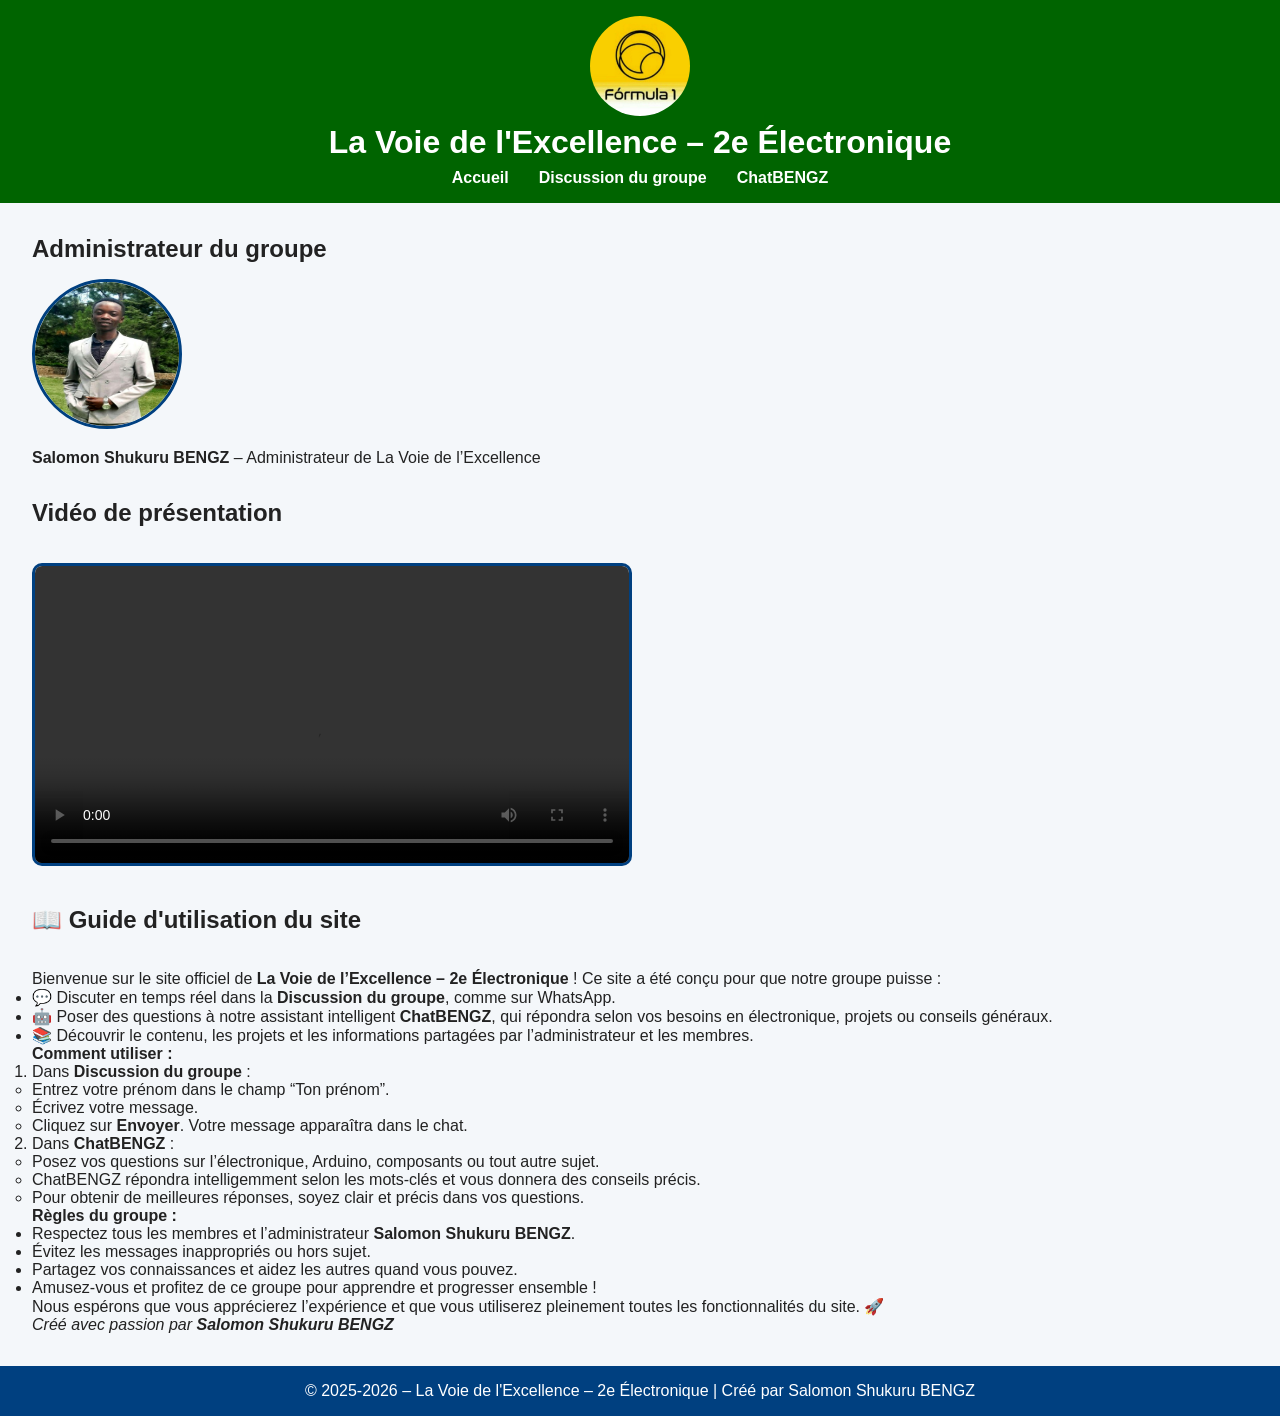
==== index.html @ 8b911cdd "Add files via upload" ====
<!DOCTYPE html>
<html lang="fr">
<head>
  <meta charset="UTF-8">
  <meta name="viewport" content="width=device-width, initial-scale=1.0">
  <title>La Voie de l'Excellence – 2e Électronique</title>
  <link rel="stylesheet" href="style.css">
</head>
<body>
  <header>
    <div class="logo">
      <img src="logo.png" alt="Logo du groupe">
      <h1>La Voie de l'Excellence – 2e Électronique</h1>
    </div>
    <nav>
      <ul>
        <li><a href="index.html">Accueil</a></li>
        <li><a href="groupe.html">Discussion du groupe</a></li>
        <li><a href="chatGPT.html">ChatBENGZ</a></li>
      </ul>
    </nav>
  </header>

  <main>
    <!-- Section administrateur -->
    <section class="admin">
      <h2>Administrateur du groupe</h2>
      <img src="admin.jpg" alt="Photo de Salomon Shukuru BENGZ" class="admin-photo">
      <p><strong>Salomon Shukuru BENGZ</strong> – Administrateur de La Voie de l’Excellence</p>
    </section>

    <!-- Section vidéo -->
    <section class="presentation">
      <h2>Vidéo de présentation</h2><br><br>
      <video controls>
        <source src="présentation.mp4" type="video/mp4">
        Votre navigateur ne supporte pas la vidéo.
      </video>
    </section><br><br>

    <!-- README / Instructions -->
    <section class="readme">
      <h2>📖 Guide d'utilisation du site</h2><br><br>
      <p>Bienvenue sur le site officiel de <strong>La Voie de l’Excellence – 2e Électronique</strong> ! Ce site a été conçu pour que notre groupe puisse :</p>
      <ul>
        <li>💬 Discuter en temps réel dans la <strong>Discussion du groupe</strong>, comme sur WhatsApp.</li>
        <li>🤖 Poser des questions à notre assistant intelligent <strong>ChatBENGZ</strong>, qui répondra selon vos besoins en électronique, projets ou conseils généraux.</li>
        <li>📚 Découvrir le contenu, les projets et les informations partagées par l’administrateur et les membres.</li>
      </ul>

      <p><strong>Comment utiliser :</strong></p>
      <ol>
        <li>Dans <strong>Discussion du groupe</strong> :
          <ul>
            <li>Entrez votre prénom dans le champ “Ton prénom”.</li>
            <li>Écrivez votre message.</li>
            <li>Cliquez sur <strong>Envoyer</strong>. Votre message apparaîtra dans le chat.</li>
          </ul>
        </li>
        <li>Dans <strong>ChatBENGZ</strong> :
          <ul>
            <li>Posez vos questions sur l’électronique, Arduino, composants ou tout autre sujet.</li>
            <li>ChatBENGZ répondra intelligemment selon les mots-clés et vous donnera des conseils précis.</li>
            <li>Pour obtenir de meilleures réponses, soyez clair et précis dans vos questions.</li>
          </ul>
        </li>
      </ol>

      <p><strong>Règles du groupe :</strong></p>
      <ul>
        <li>Respectez tous les membres et l’administrateur <strong>Salomon Shukuru BENGZ</strong>.</li>
        <li>Évitez les messages inappropriés ou hors sujet.</li>
        <li>Partagez vos connaissances et aidez les autres quand vous pouvez.</li>
        <li>Amusez-vous et profitez de ce groupe pour apprendre et progresser ensemble !</li>
      </ul>

      <p>Nous espérons que vous apprécierez l’expérience et que vous utiliserez pleinement toutes les fonctionnalités du site. 🚀</p>
      <p><em>Créé avec passion par <strong>Salomon Shukuru BENGZ</strong></em></p>
    </section>
  </main>

  <footer>
    <p>© 2025-2026 – La Voie de l'Excellence – 2e Électronique | Créé par Salomon Shukuru BENGZ</p>
  </footer>
</body>
</html>
---- style.css ----
* {
  margin: 0;
  padding: 0;
  box-sizing: border-box;
  font-family: Arial, sans-serif;
}

body {
  background: #f4f7fa; /* fallback si image non chargée */
  color: #222;
  display: flex;
  flex-direction: column;
  min-height: 100vh;
}

header {
  background: darkgreen;
  color: white;
  padding: 1rem;
  text-align: center;
}

header .logo {
  display: flex;
  flex-direction: column;
  align-items: center;
}

header .logo img {
  width: 100px;
  height: 100px;
  border-radius: 50%;
  margin-bottom: 0.5rem;
}

nav ul {
  list-style: none;
  display: flex;
  justify-content: center;
  margin-top: 0.5rem;
}

nav ul li {
  margin: 0 15px;
}

nav ul li a {
  color: white;
  text-decoration: none;
  font-weight: bold;
  transition: 0.3s;
}

nav ul li a:hover {
  text-decoration: underline;
}

main {
  flex: 1;
  padding: 2rem;
}

.admin {
  margin-bottom: 2rem;
}

.admin-photo {
  width: 150px;
  height: 150px;
  border-radius: 50%;
  margin: 1rem 0;
  border: 3px solid #004080;
}

.presentation video {
  width: 80%;
  max-width: 600px;
  border: 3px solid #004080;
  border-radius: 10px;
}

footer {
  background: #004080;
  color: white;
  text-align: center;
  padding: 1rem;
  margin-top: auto;
}

/* ==== Chat avec image de fond ==== */
.chat-container {
  display: flex;
  flex-direction: column;
  height: 80vh;
  margin: 20px auto;
  width: 90%;
  max-width: 600px;
  border: 2px solid #004080;
  border-radius: 10px;
  background-image: url("voie_excellence.webp"); /* remplace par ton image */
  background-size: cover;
  background-position: center;
  position: relative;
  overflow: hidden;
}

/* overlay semi-transparent pour lisibilité et clics activés */
.chat-container::before {
  content: "";
  position: absolute;
  top: 0;
  left: 0;
  width: 100%;
  height: 100%;
  background: rgba(255,255,255,0.8);
  z-index: 0;
  pointer-events: none; /* ⚡ permet de cliquer sur inputs et boutons */
}

#messages {
  flex: 1;
  padding: 10px;
  overflow-y: auto;
  position: relative;
  z-index: 1; /* messages au-dessus de l'overlay */
}

.message {
  background: #f0f0f0;
  margin: 5px;
  padding: 8px;
  border-radius: 8px;
}

.admin-msg {
  background: green;
  color: white;
}

.time {
  font-size: 0.8em;
  color: gray;
  margin-left: 10px;
}

/* === Entrée message verticale === */
.chat-input {
  display: flex;
  flex-direction: column; /* éléments alignés verticalement */
  gap: 10px; /* espace entre input et bouton */
  padding: 10px;
  border-top: 1px solid #ccc;
  background: rgba(249,249,249,0.9); /* léger fond semi-transparent */
  position: relative;
  z-index: 1; /* inputs et bouton au-dessus de l'overlay */
}

.chat-input input[type="text"] {
  width: 100%;
  padding: 10px;
  border: 1px solid #ccc;
  border-radius: 5px;
  font-size: 14px;
}

.chat-input button {
  background: #004080;
  color: white;
  border: none;
  padding: 12px;
  border-radius: 5px;
  cursor: pointer;
  font-weight: bold;
}

.chat-input button:hover {
  background: #0066cc;
}

/* === Pseudo choisi en haut === */
.pseudo-fixed {
  text-align: center;
  margin-bottom: 10px;
  font-weight: bold;
  color: #004080;
  position: relative;
  z-index: 1; /* pseudo au-dessus de l'overlay */
}
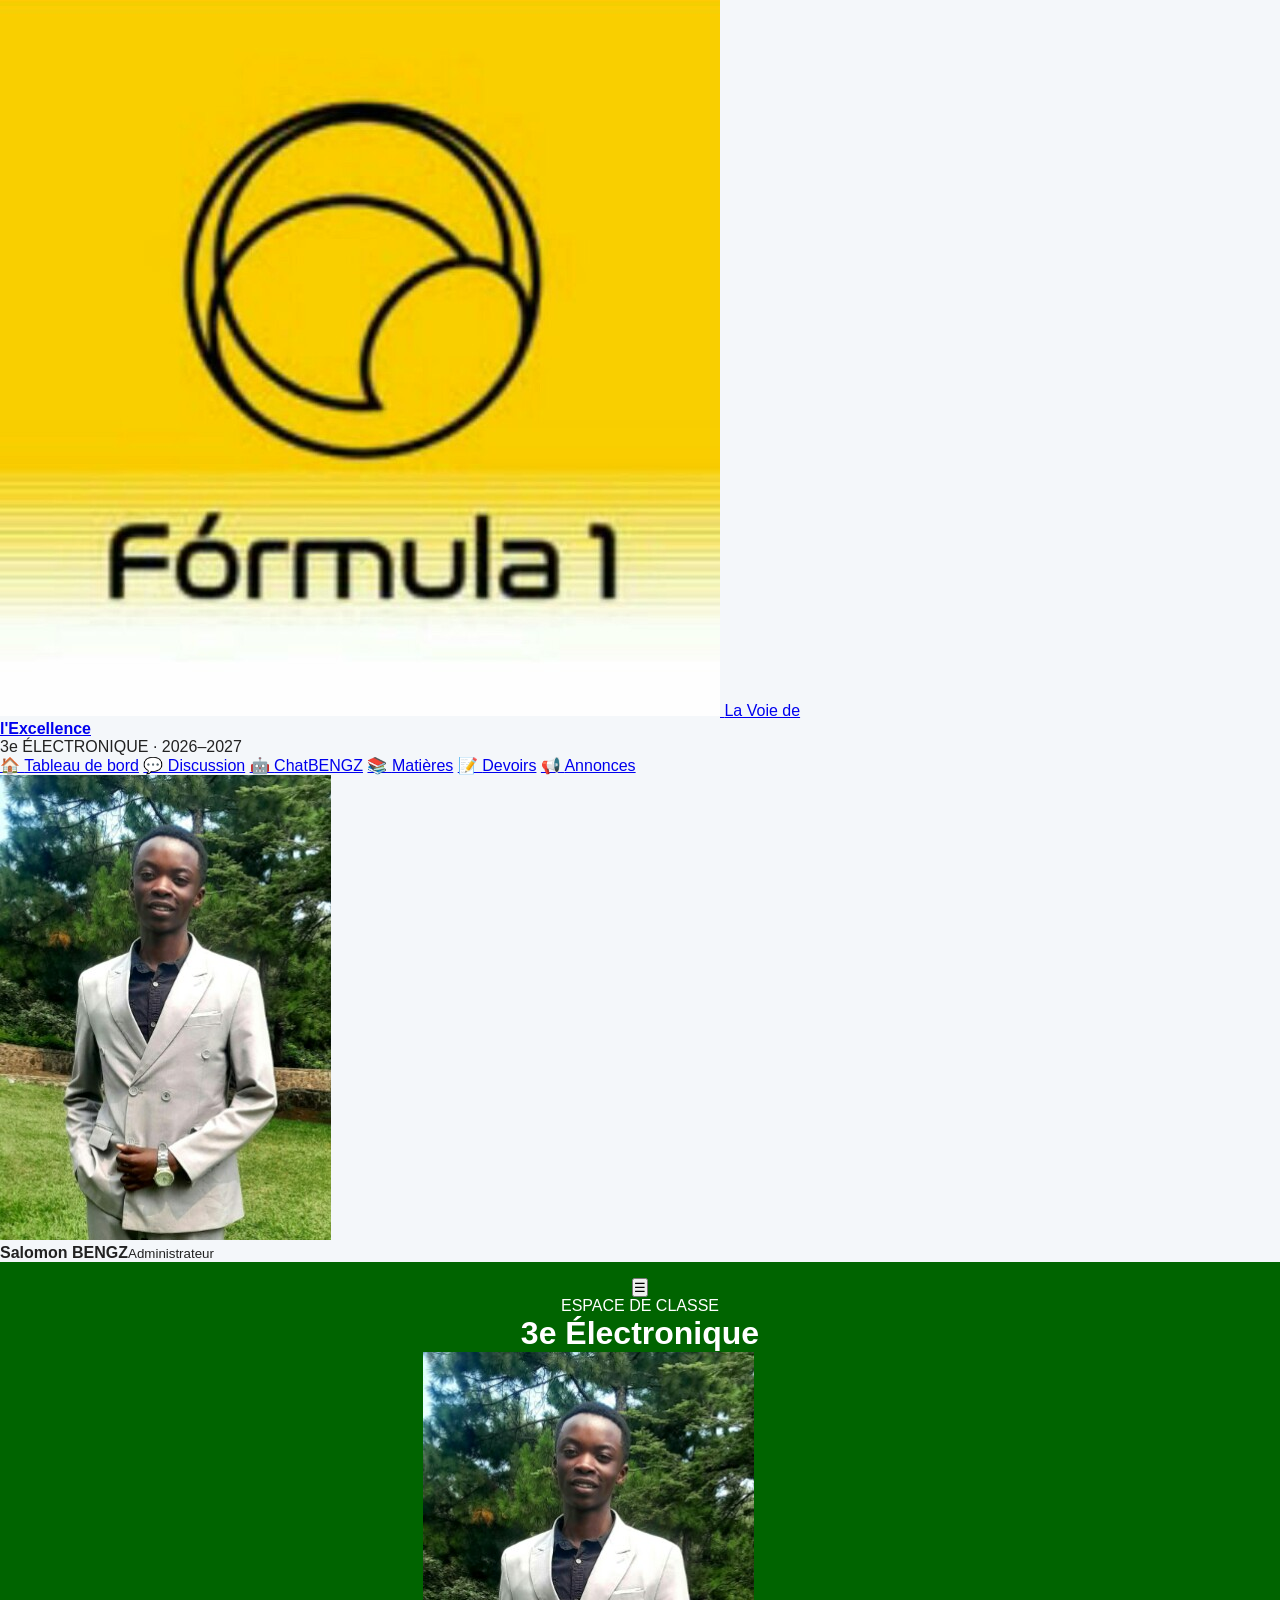
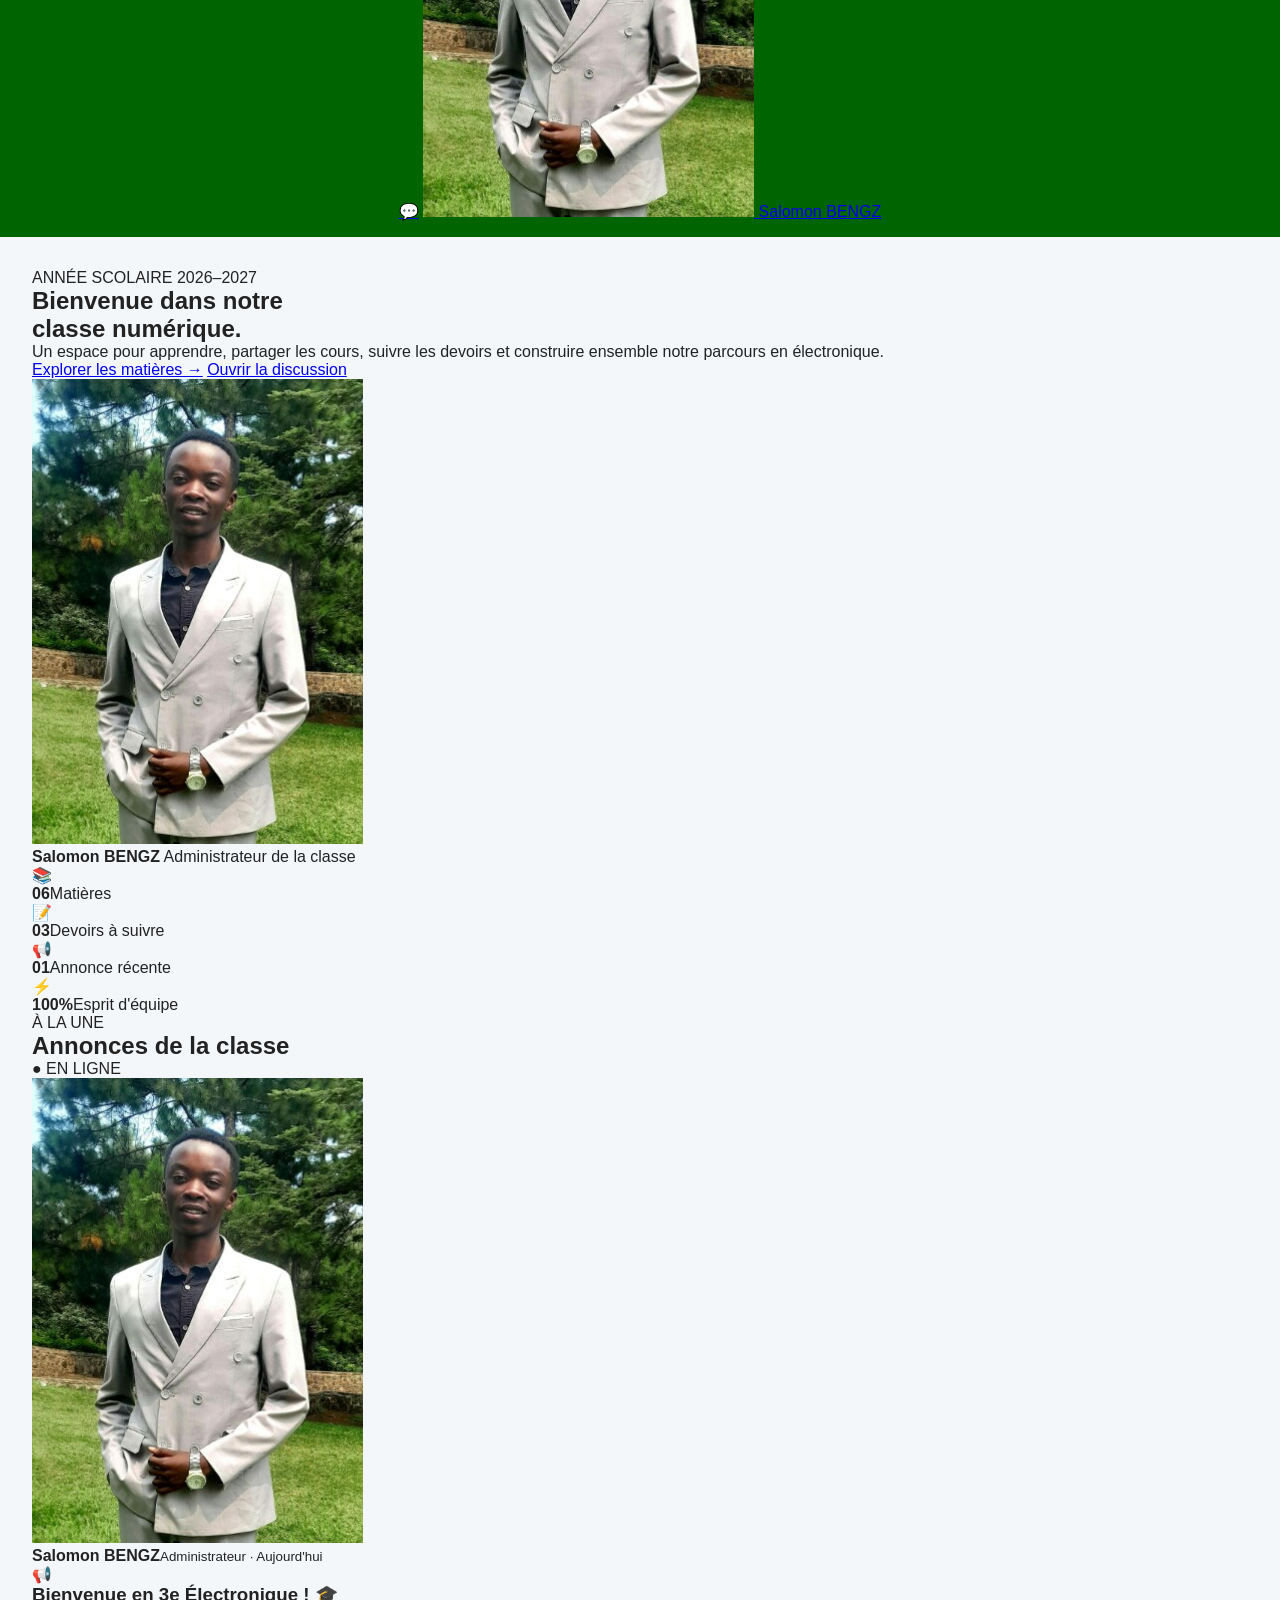
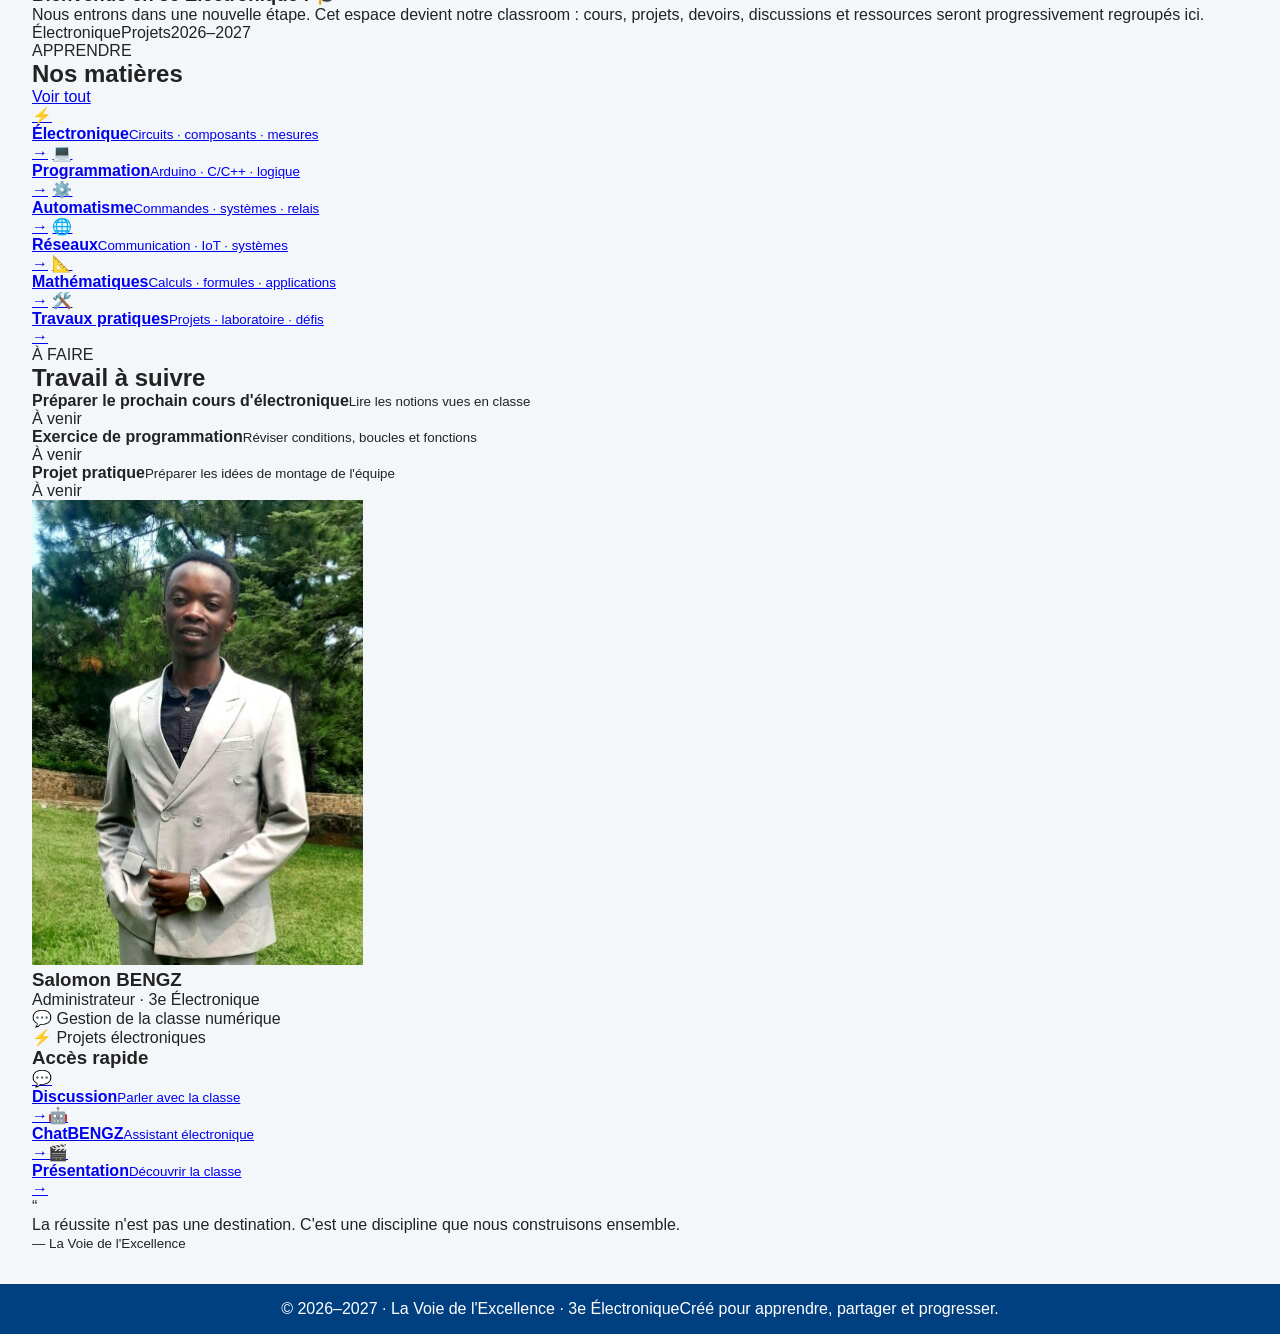
==== commit 842d6038: "Refonte du tableau de bord pour la 3e Électronique" ====
--- a/index.html
+++ b/index.html
@@ -3,84 +3,116 @@
 <head>
   <meta charset="UTF-8">
   <meta name="viewport" content="width=device-width, initial-scale=1.0">
-  <title>La Voie de l'Excellence – 2e Électronique</title>
+  <meta name="description" content="Espace numérique de la classe de 3e Électronique — La Voie de l'Excellence.">
+  <title>La Voie de l'Excellence | 3e Électronique</title>
   <link rel="stylesheet" href="style.css">
 </head>
 <body>
-  <header>
-    <div class="logo">
-      <img src="logo.png" alt="Logo du groupe">
-      <h1>La Voie de l'Excellence – 2e Électronique</h1>
+  <aside class="sidebar">
+    <a class="brand" href="index.html">
+      <img src="logo.png" alt="Logo La Voie de l'Excellence">
+      <span>La Voie de<br><strong>l'Excellence</strong></span>
+    </a>
+    <div class="class-badge">3e ÉLECTRONIQUE · 2026–2027</div>
+    <nav class="side-nav" aria-label="Navigation principale">
+      <a class="active" href="index.html">🏠 <span>Tableau de bord</span></a>
+      <a href="groupe.html">💬 <span>Discussion</span></a>
+      <a href="chatGPT.html">🤖 <span>ChatBENGZ</span></a>
+      <a href="#cours">📚 <span>Matières</span></a>
+      <a href="#devoirs">📝 <span>Devoirs</span></a>
+      <a href="#annonces">📢 <span>Annonces</span></a>
+    </nav>
+    <div class="sidebar-bottom">
+      <div class="mini-profile">
+        <img src="admin.jpg" alt="Profil de Salomon BENGZ">
+        <div><strong>Salomon BENGZ</strong><small>Administrateur</small></div>
+      </div>
     </div>
-    <nav>
-      <ul>
-        <li><a href="index.html">Accueil</a></li>
-        <li><a href="groupe.html">Discussion du groupe</a></li>
-        <li><a href="chatGPT.html">ChatBENGZ</a></li>
-      </ul>
-    </nav>
-  </header>
+  </aside>
 
-  <main>
-    <!-- Section administrateur -->
-    <section class="admin">
-      <h2>Administrateur du groupe</h2>
-      <img src="admin.jpg" alt="Photo de Salomon Shukuru BENGZ" class="admin-photo">
-      <p><strong>Salomon Shukuru BENGZ</strong> – Administrateur de La Voie de l’Excellence</p>
-    </section>
+  <div class="app-shell">
+    <header class="topbar">
+      <button class="menu-btn" id="menuBtn" aria-label="Ouvrir le menu">☰</button>
+      <div>
+        <p class="eyebrow">ESPACE DE CLASSE</p>
+        <h1>3e Électronique</h1>
+      </div>
+      <div class="top-actions">
+        <a class="icon-btn" href="groupe.html" title="Discussion">💬</a>
+        <a class="profile-chip" href="#profil">
+          <img src="admin.jpg" alt="Salomon BENGZ">
+          <span>Salomon BENGZ</span>
+        </a>
+      </div>
+    </header>
 
-    <!-- Section vidéo -->
-    <section class="presentation">
-      <h2>Vidéo de présentation</h2><br><br>
-      <video controls>
-        <source src="présentation.mp4" type="video/mp4">
-        Votre navigateur ne supporte pas la vidéo.
-      </video>
-    </section><br><br>
+    <main class="dashboard">
+      <section class="hero-card">
+        <div class="hero-copy">
+          <span class="pill">ANNÉE SCOLAIRE 2026–2027</span>
+          <h2>Bienvenue dans notre<br><span>classe numérique.</span></h2>
+          <p>Un espace pour apprendre, partager les cours, suivre les devoirs et construire ensemble notre parcours en électronique.</p>
+          <div class="hero-actions">
+            <a class="btn primary" href="#cours">Explorer les matières →</a>
+            <a class="btn light" href="groupe.html">Ouvrir la discussion</a>
+          </div>
+        </div>
+        <div class="hero-profile">
+          <div class="avatar-ring"><img src="admin.jpg" alt="Salomon BENGZ"></div>
+          <strong>Salomon BENGZ</strong>
+          <span>Administrateur de la classe</span>
+        </div>
+      </section>
 
-    <!-- README / Instructions -->
-    <section class="readme">
-      <h2>📖 Guide d'utilisation du site</h2><br><br>
-      <p>Bienvenue sur le site officiel de <strong>La Voie de l’Excellence – 2e Électronique</strong> ! Ce site a été conçu pour que notre groupe puisse :</p>
-      <ul>
-        <li>💬 Discuter en temps réel dans la <strong>Discussion du groupe</strong>, comme sur WhatsApp.</li>
-        <li>🤖 Poser des questions à notre assistant intelligent <strong>ChatBENGZ</strong>, qui répondra selon vos besoins en électronique, projets ou conseils généraux.</li>
-        <li>📚 Découvrir le contenu, les projets et les informations partagées par l’administrateur et les membres.</li>
-      </ul>
+      <section class="stats-grid" aria-label="Résumé de la classe">
+        <article class="stat-card"><span class="stat-icon blue">📚</span><div><strong>06</strong><span>Matières</span></div></article>
+        <article class="stat-card"><span class="stat-icon orange">📝</span><div><strong>03</strong><span>Devoirs à suivre</span></div></article>
+        <article class="stat-card"><span class="stat-icon purple">📢</span><div><strong>01</strong><span>Annonce récente</span></div></article>
+        <article class="stat-card"><span class="stat-icon green">⚡</span><div><strong>100%</strong><span>Esprit d'équipe</span></div></article>
+      </section>
 
-      <p><strong>Comment utiliser :</strong></p>
-      <ol>
-        <li>Dans <strong>Discussion du groupe</strong> :
-          <ul>
-            <li>Entrez votre prénom dans le champ “Ton prénom”.</li>
-            <li>Écrivez votre message.</li>
-            <li>Cliquez sur <strong>Envoyer</strong>. Votre message apparaîtra dans le chat.</li>
-          </ul>
-        </li>
-        <li>Dans <strong>ChatBENGZ</strong> :
-          <ul>
-            <li>Posez vos questions sur l’électronique, Arduino, composants ou tout autre sujet.</li>
-            <li>ChatBENGZ répondra intelligemment selon les mots-clés et vous donnera des conseils précis.</li>
-            <li>Pour obtenir de meilleures réponses, soyez clair et précis dans vos questions.</li>
-          </ul>
-        </li>
-      </ol>
+      <div class="content-grid">
+        <section class="main-column">
+          <div class="section-heading" id="annonces"><div><p class="eyebrow">À LA UNE</p><h2>Annonces de la classe</h2></div><span class="live-dot">● EN LIGNE</span></div>
+          <article class="announcement-card">
+            <div class="announcement-head"><img src="admin.jpg" alt="Salomon BENGZ"><div><strong>Salomon BENGZ</strong><small>Administrateur · Aujourd'hui</small></div><span>📢</span></div>
+            <h3>Bienvenue en 3e Électronique ! 🎓</h3>
+            <p>Nous entrons dans une nouvelle étape. Cet espace devient notre classroom : cours, projets, devoirs, discussions et ressources seront progressivement regroupés ici.</p>
+            <div class="announcement-tags"><span>Électronique</span><span>Projets</span><span>2026–2027</span></div>
+          </article>
 
-      <p><strong>Règles du groupe :</strong></p>
-      <ul>
-        <li>Respectez tous les membres et l’administrateur <strong>Salomon Shukuru BENGZ</strong>.</li>
-        <li>Évitez les messages inappropriés ou hors sujet.</li>
-        <li>Partagez vos connaissances et aidez les autres quand vous pouvez.</li>
-        <li>Amusez-vous et profitez de ce groupe pour apprendre et progresser ensemble !</li>
-      </ul>
+          <div class="section-heading" id="cours"><div><p class="eyebrow">APPRENDRE</p><h2>Nos matières</h2></div><a href="#cours">Voir tout</a></div>
+          <section class="subject-grid">
+            <a class="subject-card electronics" href="#cours"><span>⚡</span><div><strong>Électronique</strong><small>Circuits · composants · mesures</small></div><b>→</b></a>
+            <a class="subject-card programming" href="chatGPT.html"><span>💻</span><div><strong>Programmation</strong><small>Arduino · C/C++ · logique</small></div><b>→</b></a>
+            <a class="subject-card automation" href="#cours"><span>⚙️</span><div><strong>Automatisme</strong><small>Commandes · systèmes · relais</small></div><b>→</b></a>
+            <a class="subject-card networks" href="#cours"><span>🌐</span><div><strong>Réseaux</strong><small>Communication · IoT · systèmes</small></div><b>→</b></a>
+            <a class="subject-card maths" href="#cours"><span>📐</span><div><strong>Mathématiques</strong><small>Calculs · formules · applications</small></div><b>→</b></a>
+            <a class="subject-card projects" href="#cours"><span>🛠️</span><div><strong>Travaux pratiques</strong><small>Projets · laboratoire · défis</small></div><b>→</b></a>
+          </section>
 
-      <p>Nous espérons que vous apprécierez l’expérience et que vous utiliserez pleinement toutes les fonctionnalités du site. 🚀</p>
-      <p><em>Créé avec passion par <strong>Salomon Shukuru BENGZ</strong></em></p>
-    </section>
-  </main>
+          <div class="section-heading" id="devoirs"><div><p class="eyebrow">À FAIRE</p><h2>Travail à suivre</h2></div></div>
+          <section class="tasks-card">
+            <div class="task"><span class="task-dot urgent"></span><div><strong>Préparer le prochain cours d'électronique</strong><small>Lire les notions vues en classe</small></div><span class="date-badge">À venir</span></div>
+            <div class="task"><span class="task-dot"></span><div><strong>Exercice de programmation</strong><small>Réviser conditions, boucles et fonctions</small></div><span class="date-badge">À venir</span></div>
+            <div class="task"><span class="task-dot"></span><div><strong>Projet pratique</strong><small>Préparer les idées de montage de l'équipe</small></div><span class="date-badge">À venir</span></div>
+          </section>
+        </section>
 
-  <footer>
-    <p>© 2025-2026 – La Voie de l'Excellence – 2e Électronique | Créé par Salomon Shukuru BENGZ</p>
-  </footer>
+        <aside class="right-column">
+          <section class="side-card profile-card" id="profil">
+            <div class="profile-cover"></div>
+            <div class="profile-body"><div class="big-avatar"><img src="admin.jpg" alt="Salomon BENGZ"></div><h3>Salomon BENGZ</h3><p>Administrateur · 3e Électronique</p><div class="profile-line"><span>💬</span> Gestion de la classe numérique</div><div class="profile-line"><span>⚡</span> Projets électroniques</div></div>
+          </section>
+          <section class="side-card quick-card"><h3>Accès rapide</h3><a href="groupe.html"><span>💬</span><div><strong>Discussion</strong><small>Parler avec la classe</small></div>→</a><a href="chatGPT.html"><span>🤖</span><div><strong>ChatBENGZ</strong><small>Assistant électronique</small></div>→</a><a href="présentation.mp4"><span>🎬</span><div><strong>Présentation</strong><small>Découvrir la classe</small></div>→</a></section>
+          <section class="side-card quote-card"><span>“</span><p>La réussite n'est pas une destination. C'est une discipline que nous construisons ensemble.</p><small>— La Voie de l'Excellence</small></section>
+        </aside>
+      </div>
+    </main>
+
+    <footer><span>© 2026–2027 · La Voie de l'Excellence · 3e Électronique</span><span>Créé pour apprendre, partager et progresser.</span></footer>
+  </div>
+
+  <script src="script.js"></script>
 </body>
 </html>
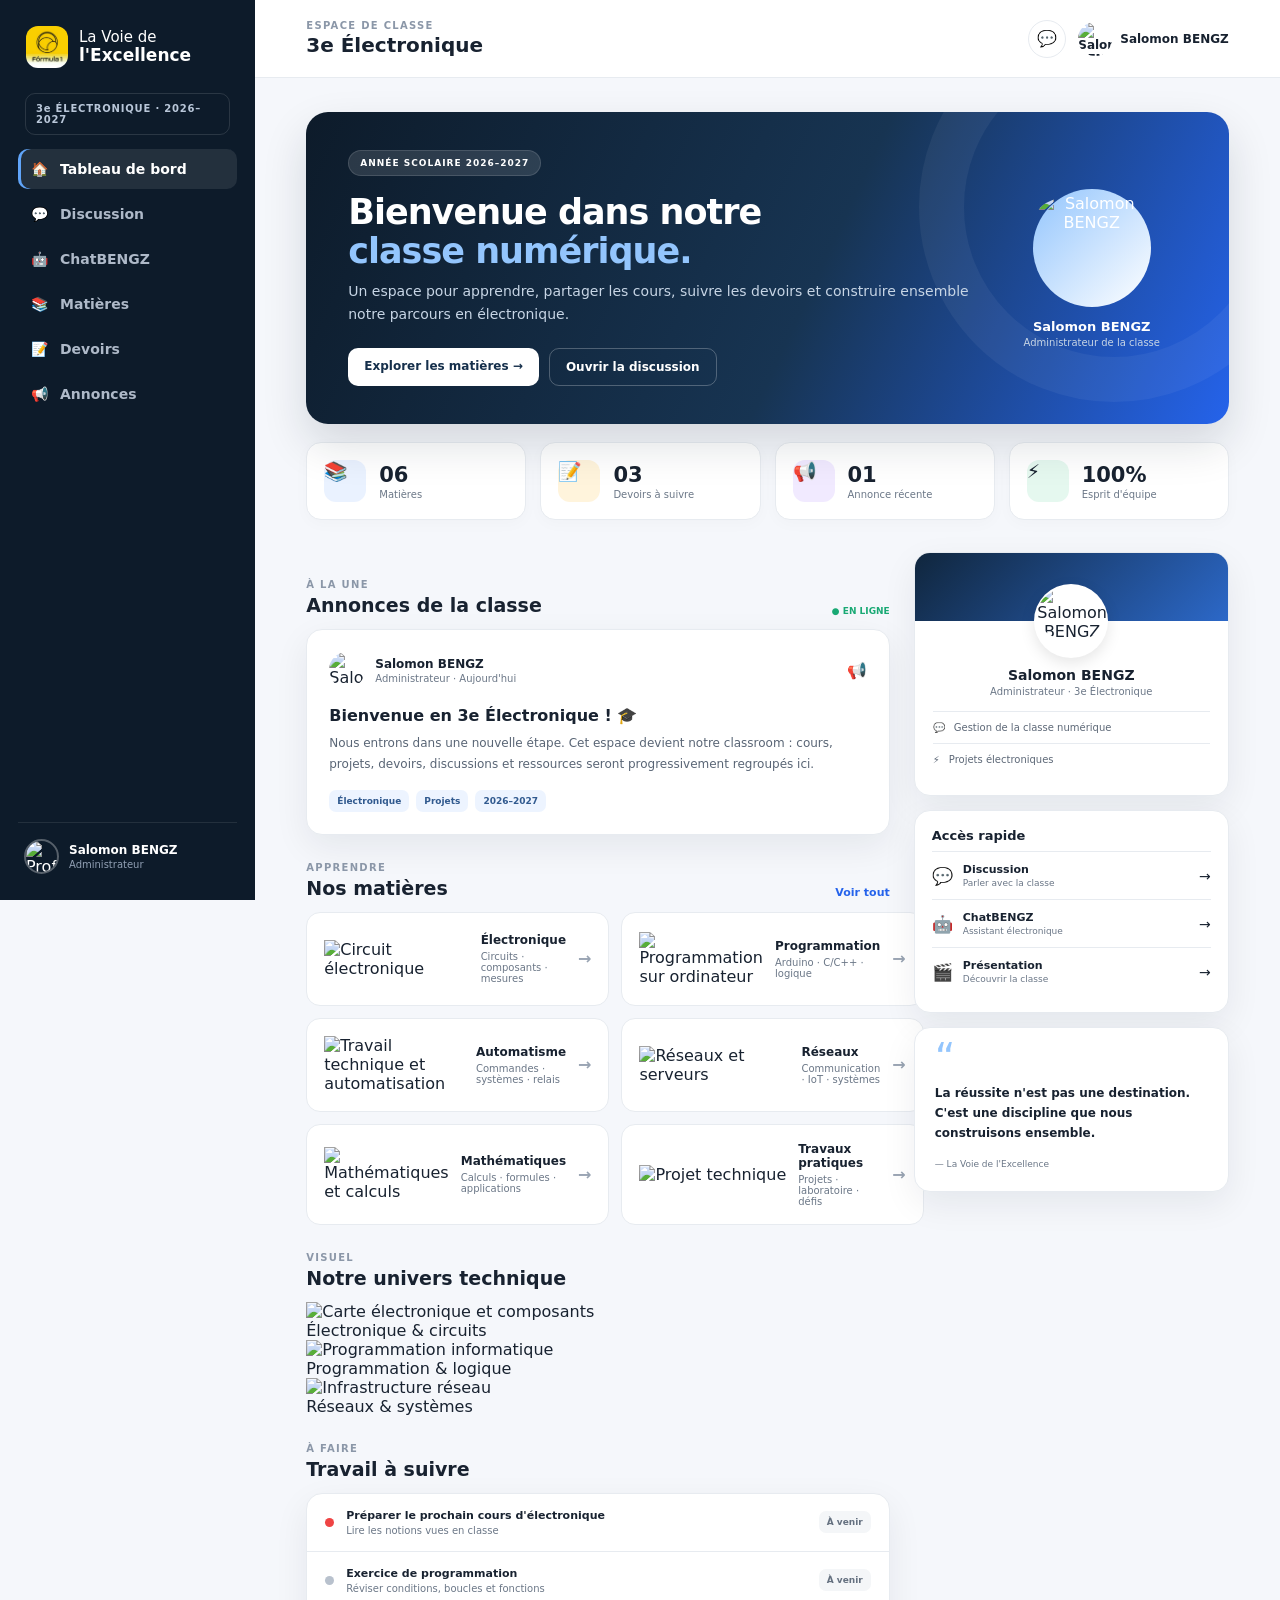
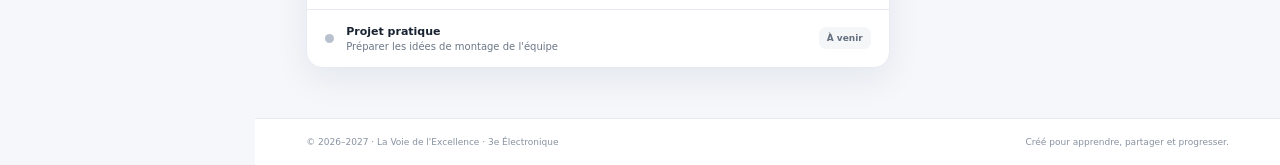
==== commit 6854f0ad: "Ajout des photos aux matières et d'une galerie technique" ====
--- a/index.html
+++ b/index.html
@@ -1,118 +1,35 @@
 <!DOCTYPE html>
 <html lang="fr">
 <head>
-  <meta charset="UTF-8">
-  <meta name="viewport" content="width=device-width, initial-scale=1.0">
+  <meta charset="UTF-8"><meta name="viewport" content="width=device-width, initial-scale=1.0">
   <meta name="description" content="Espace numérique de la classe de 3e Électronique — La Voie de l'Excellence.">
-  <title>La Voie de l'Excellence | 3e Électronique</title>
-  <link rel="stylesheet" href="style.css">
+  <title>La Voie de l'Excellence | 3e Électronique</title><link rel="stylesheet" href="style.css">
 </head>
 <body>
-  <aside class="sidebar">
-    <a class="brand" href="index.html">
-      <img src="logo.png" alt="Logo La Voie de l'Excellence">
-      <span>La Voie de<br><strong>l'Excellence</strong></span>
-    </a>
-    <div class="class-badge">3e ÉLECTRONIQUE · 2026–2027</div>
-    <nav class="side-nav" aria-label="Navigation principale">
-      <a class="active" href="index.html">🏠 <span>Tableau de bord</span></a>
-      <a href="groupe.html">💬 <span>Discussion</span></a>
-      <a href="chatGPT.html">🤖 <span>ChatBENGZ</span></a>
-      <a href="#cours">📚 <span>Matières</span></a>
-      <a href="#devoirs">📝 <span>Devoirs</span></a>
-      <a href="#annonces">📢 <span>Annonces</span></a>
-    </nav>
-    <div class="sidebar-bottom">
-      <div class="mini-profile">
-        <img src="admin.jpg" alt="Profil de Salomon BENGZ">
-        <div><strong>Salomon BENGZ</strong><small>Administrateur</small></div>
-      </div>
-    </div>
-  </aside>
-
+  <aside class="sidebar"><a class="brand" href="index.html"><img src="logo.png" alt="Logo La Voie de l'Excellence"><span>La Voie de<br><strong>l'Excellence</strong></span></a><div class="class-badge">3e ÉLECTRONIQUE · 2026–2027</div><nav class="side-nav" aria-label="Navigation principale"><a class="active" href="index.html">🏠 <span>Tableau de bord</span></a><a href="groupe.html">💬 <span>Discussion</span></a><a href="chatGPT.html">🤖 <span>ChatBENGZ</span></a><a href="#cours">📚 <span>Matières</span></a><a href="#devoirs">📝 <span>Devoirs</span></a><a href="#annonces">📢 <span>Annonces</span></a></nav><div class="sidebar-bottom"><div class="mini-profile"><img src="admin.jpg" alt="Profil de Salomon BENGZ"><div><strong>Salomon BENGZ</strong><small>Administrateur</small></div></div></div></aside>
   <div class="app-shell">
-    <header class="topbar">
-      <button class="menu-btn" id="menuBtn" aria-label="Ouvrir le menu">☰</button>
-      <div>
-        <p class="eyebrow">ESPACE DE CLASSE</p>
-        <h1>3e Électronique</h1>
-      </div>
-      <div class="top-actions">
-        <a class="icon-btn" href="groupe.html" title="Discussion">💬</a>
-        <a class="profile-chip" href="#profil">
-          <img src="admin.jpg" alt="Salomon BENGZ">
-          <span>Salomon BENGZ</span>
-        </a>
-      </div>
-    </header>
-
+    <header class="topbar"><button class="menu-btn" id="menuBtn" aria-label="Ouvrir le menu">☰</button><div><p class="eyebrow">ESPACE DE CLASSE</p><h1>3e Électronique</h1></div><div class="top-actions"><a class="icon-btn" href="groupe.html" title="Discussion">💬</a><a class="profile-chip" href="#profil"><img src="admin.jpg" alt="Salomon BENGZ"><span>Salomon BENGZ</span></a></div></header>
     <main class="dashboard">
-      <section class="hero-card">
-        <div class="hero-copy">
-          <span class="pill">ANNÉE SCOLAIRE 2026–2027</span>
-          <h2>Bienvenue dans notre<br><span>classe numérique.</span></h2>
-          <p>Un espace pour apprendre, partager les cours, suivre les devoirs et construire ensemble notre parcours en électronique.</p>
-          <div class="hero-actions">
-            <a class="btn primary" href="#cours">Explorer les matières →</a>
-            <a class="btn light" href="groupe.html">Ouvrir la discussion</a>
-          </div>
-        </div>
-        <div class="hero-profile">
-          <div class="avatar-ring"><img src="admin.jpg" alt="Salomon BENGZ"></div>
-          <strong>Salomon BENGZ</strong>
-          <span>Administrateur de la classe</span>
-        </div>
+      <section class="hero-card"><div class="hero-copy"><span class="pill">ANNÉE SCOLAIRE 2026–2027</span><h2>Bienvenue dans notre<br><span>classe numérique.</span></h2><p>Un espace pour apprendre, partager les cours, suivre les devoirs et construire ensemble notre parcours en électronique.</p><div class="hero-actions"><a class="btn primary" href="#cours">Explorer les matières →</a><a class="btn light" href="groupe.html">Ouvrir la discussion</a></div></div><div class="hero-profile"><div class="avatar-ring"><img src="admin.jpg" alt="Salomon BENGZ"></div><strong>Salomon BENGZ</strong><span>Administrateur de la classe</span></div></section>
+      <section class="stats-grid" aria-label="Résumé de la classe"><article class="stat-card"><span class="stat-icon blue">📚</span><div><strong>06</strong><span>Matières</span></div></article><article class="stat-card"><span class="stat-icon orange">📝</span><div><strong>03</strong><span>Devoirs à suivre</span></div></article><article class="stat-card"><span class="stat-icon purple">📢</span><div><strong>01</strong><span>Annonce récente</span></div></article><article class="stat-card"><span class="stat-icon green">⚡</span><div><strong>100%</strong><span>Esprit d'équipe</span></div></article></section>
+      <div class="content-grid"><section class="main-column">
+        <div class="section-heading" id="annonces"><div><p class="eyebrow">À LA UNE</p><h2>Annonces de la classe</h2></div><span class="live-dot">● EN LIGNE</span></div>
+        <article class="announcement-card"><div class="announcement-head"><img src="admin.jpg" alt="Salomon BENGZ"><div><strong>Salomon BENGZ</strong><small>Administrateur · Aujourd'hui</small></div><span>📢</span></div><h3>Bienvenue en 3e Électronique ! 🎓</h3><p>Nous entrons dans une nouvelle étape. Cet espace devient notre classroom : cours, projets, devoirs, discussions et ressources seront progressivement regroupés ici.</p><div class="announcement-tags"><span>Électronique</span><span>Projets</span><span>2026–2027</span></div></article>
+        <div class="section-heading" id="cours"><div><p class="eyebrow">APPRENDRE</p><h2>Nos matières</h2></div><a href="#cours">Voir tout</a></div>
+        <section class="subject-grid">
+          <a class="subject-card electronics" href="#cours"><img src="https://images.unsplash.com/photo-1518770660439-4636190af475?auto=format&fit=crop&w=700&q=80" alt="Circuit électronique"><div><strong>Électronique</strong><small>Circuits · composants · mesures</small></div><b>→</b></a>
+          <a class="subject-card programming" href="chatGPT.html"><img src="https://images.unsplash.com/photo-1515879218367-8466d910aaa4?auto=format&fit=crop&w=700&q=80" alt="Programmation sur ordinateur"><div><strong>Programmation</strong><small>Arduino · C/C++ · logique</small></div><b>→</b></a>
+          <a class="subject-card automation" href="#cours"><img src="https://images.unsplash.com/photo-1581091226825-a6a2a5aee158?auto=format&fit=crop&w=700&q=80" alt="Travail technique et automatisation"><div><strong>Automatisme</strong><small>Commandes · systèmes · relais</small></div><b>→</b></a>
+          <a class="subject-card networks" href="#cours"><img src="https://images.unsplash.com/photo-1558494949-ef010cbdcc31?auto=format&fit=crop&w=700&q=80" alt="Réseaux et serveurs"><div><strong>Réseaux</strong><small>Communication · IoT · systèmes</small></div><b>→</b></a>
+          <a class="subject-card maths" href="#cours"><img src="https://images.unsplash.com/photo-1509228468518-180dd4864904?auto=format&fit=crop&w=700&q=80" alt="Mathématiques et calculs"><div><strong>Mathématiques</strong><small>Calculs · formules · applications</small></div><b>→</b></a>
+          <a class="subject-card projects" href="#cours"><img src="https://images.unsplash.com/photo-1535378917042-10a22c95931a?auto=format&fit=crop&w=700&q=80" alt="Projet technique"><div><strong>Travaux pratiques</strong><small>Projets · laboratoire · défis</small></div><b>→</b></a>
+        </section>
+        <div class="section-heading"><div><p class="eyebrow">VISUEL</p><h2>Notre univers technique</h2></div></div>
+        <section class="class-gallery"><figure><img src="https://images.unsplash.com/photo-1518770660439-4636190af475?auto=format&fit=crop&w=1000&q=82" alt="Carte électronique et composants"><figcaption>Électronique & circuits</figcaption></figure><figure><img src="https://images.unsplash.com/photo-1515879218367-8466d910aaa4?auto=format&fit=crop&w=1000&q=82" alt="Programmation informatique"><figcaption>Programmation & logique</figcaption></figure><figure><img src="https://images.unsplash.com/photo-1558494949-ef010cbdcc31?auto=format&fit=crop&w=1000&q=82" alt="Infrastructure réseau"><figcaption>Réseaux & systèmes</figcaption></figure></section>
+        <div class="section-heading" id="devoirs"><div><p class="eyebrow">À FAIRE</p><h2>Travail à suivre</h2></div></div>
+        <section class="tasks-card"><div class="task"><span class="task-dot urgent"></span><div><strong>Préparer le prochain cours d'électronique</strong><small>Lire les notions vues en classe</small></div><span class="date-badge">À venir</span></div><div class="task"><span class="task-dot"></span><div><strong>Exercice de programmation</strong><small>Réviser conditions, boucles et fonctions</small></div><span class="date-badge">À venir</span></div><div class="task"><span class="task-dot"></span><div><strong>Projet pratique</strong><small>Préparer les idées de montage de l'équipe</small></div><span class="date-badge">À venir</span></div></section>
       </section>
-
-      <section class="stats-grid" aria-label="Résumé de la classe">
-        <article class="stat-card"><span class="stat-icon blue">📚</span><div><strong>06</strong><span>Matières</span></div></article>
-        <article class="stat-card"><span class="stat-icon orange">📝</span><div><strong>03</strong><span>Devoirs à suivre</span></div></article>
-        <article class="stat-card"><span class="stat-icon purple">📢</span><div><strong>01</strong><span>Annonce récente</span></div></article>
-        <article class="stat-card"><span class="stat-icon green">⚡</span><div><strong>100%</strong><span>Esprit d'équipe</span></div></article>
-      </section>
-
-      <div class="content-grid">
-        <section class="main-column">
-          <div class="section-heading" id="annonces"><div><p class="eyebrow">À LA UNE</p><h2>Annonces de la classe</h2></div><span class="live-dot">● EN LIGNE</span></div>
-          <article class="announcement-card">
-            <div class="announcement-head"><img src="admin.jpg" alt="Salomon BENGZ"><div><strong>Salomon BENGZ</strong><small>Administrateur · Aujourd'hui</small></div><span>📢</span></div>
-            <h3>Bienvenue en 3e Électronique ! 🎓</h3>
-            <p>Nous entrons dans une nouvelle étape. Cet espace devient notre classroom : cours, projets, devoirs, discussions et ressources seront progressivement regroupés ici.</p>
-            <div class="announcement-tags"><span>Électronique</span><span>Projets</span><span>2026–2027</span></div>
-          </article>
-
-          <div class="section-heading" id="cours"><div><p class="eyebrow">APPRENDRE</p><h2>Nos matières</h2></div><a href="#cours">Voir tout</a></div>
-          <section class="subject-grid">
-            <a class="subject-card electronics" href="#cours"><span>⚡</span><div><strong>Électronique</strong><small>Circuits · composants · mesures</small></div><b>→</b></a>
-            <a class="subject-card programming" href="chatGPT.html"><span>💻</span><div><strong>Programmation</strong><small>Arduino · C/C++ · logique</small></div><b>→</b></a>
-            <a class="subject-card automation" href="#cours"><span>⚙️</span><div><strong>Automatisme</strong><small>Commandes · systèmes · relais</small></div><b>→</b></a>
-            <a class="subject-card networks" href="#cours"><span>🌐</span><div><strong>Réseaux</strong><small>Communication · IoT · systèmes</small></div><b>→</b></a>
-            <a class="subject-card maths" href="#cours"><span>📐</span><div><strong>Mathématiques</strong><small>Calculs · formules · applications</small></div><b>→</b></a>
-            <a class="subject-card projects" href="#cours"><span>🛠️</span><div><strong>Travaux pratiques</strong><small>Projets · laboratoire · défis</small></div><b>→</b></a>
-          </section>
-
-          <div class="section-heading" id="devoirs"><div><p class="eyebrow">À FAIRE</p><h2>Travail à suivre</h2></div></div>
-          <section class="tasks-card">
-            <div class="task"><span class="task-dot urgent"></span><div><strong>Préparer le prochain cours d'électronique</strong><small>Lire les notions vues en classe</small></div><span class="date-badge">À venir</span></div>
-            <div class="task"><span class="task-dot"></span><div><strong>Exercice de programmation</strong><small>Réviser conditions, boucles et fonctions</small></div><span class="date-badge">À venir</span></div>
-            <div class="task"><span class="task-dot"></span><div><strong>Projet pratique</strong><small>Préparer les idées de montage de l'équipe</small></div><span class="date-badge">À venir</span></div>
-          </section>
-        </section>
-
-        <aside class="right-column">
-          <section class="side-card profile-card" id="profil">
-            <div class="profile-cover"></div>
-            <div class="profile-body"><div class="big-avatar"><img src="admin.jpg" alt="Salomon BENGZ"></div><h3>Salomon BENGZ</h3><p>Administrateur · 3e Électronique</p><div class="profile-line"><span>💬</span> Gestion de la classe numérique</div><div class="profile-line"><span>⚡</span> Projets électroniques</div></div>
-          </section>
-          <section class="side-card quick-card"><h3>Accès rapide</h3><a href="groupe.html"><span>💬</span><div><strong>Discussion</strong><small>Parler avec la classe</small></div>→</a><a href="chatGPT.html"><span>🤖</span><div><strong>ChatBENGZ</strong><small>Assistant électronique</small></div>→</a><a href="présentation.mp4"><span>🎬</span><div><strong>Présentation</strong><small>Découvrir la classe</small></div>→</a></section>
-          <section class="side-card quote-card"><span>“</span><p>La réussite n'est pas une destination. C'est une discipline que nous construisons ensemble.</p><small>— La Voie de l'Excellence</small></section>
-        </aside>
-      </div>
-    </main>
-
-    <footer><span>© 2026–2027 · La Voie de l'Excellence · 3e Électronique</span><span>Créé pour apprendre, partager et progresser.</span></footer>
-  </div>
-
-  <script src="script.js"></script>
-</body>
-</html>+      <aside class="right-column"><section class="side-card profile-card" id="profil"><div class="profile-cover"></div><div class="profile-body"><div class="big-avatar"><img src="admin.jpg" alt="Salomon BENGZ"></div><h3>Salomon BENGZ</h3><p>Administrateur · 3e Électronique</p><div class="profile-line"><span>💬</span> Gestion de la classe numérique</div><div class="profile-line"><span>⚡</span> Projets électroniques</div></div></section><section class="side-card quick-card"><h3>Accès rapide</h3><a href="groupe.html"><span>💬</span><div><strong>Discussion</strong><small>Parler avec la classe</small></div>→</a><a href="chatGPT.html"><span>🤖</span><div><strong>ChatBENGZ</strong><small>Assistant électronique</small></div>→</a><a href="présentation.mp4"><span>🎬</span><div><strong>Présentation</strong><small>Découvrir la classe</small></div>→</a></section><section class="side-card quote-card"><span>“</span><p>La réussite n'est pas une destination. C'est une discipline que nous construisons ensemble.</p><small>— La Voie de l'Excellence</small></section></aside></div>
+    </main><footer><span>© 2026–2027 · La Voie de l'Excellence · 3e Électronique</span><span>Créé pour apprendre, partager et progresser.</span></footer>
+  </div><script src="script.js"></script>
+</body></html>
--- a/style.css
+++ b/style.css
@@ -1,188 +1 @@
-* {
-  margin: 0;
-  padding: 0;
-  box-sizing: border-box;
-  font-family: Arial, sans-serif;
-}
-
-body {
-  background: #f4f7fa; /* fallback si image non chargée */
-  color: #222;
-  display: flex;
-  flex-direction: column;
-  min-height: 100vh;
-}
-
-header {
-  background: darkgreen;
-  color: white;
-  padding: 1rem;
-  text-align: center;
-}
-
-header .logo {
-  display: flex;
-  flex-direction: column;
-  align-items: center;
-}
-
-header .logo img {
-  width: 100px;
-  height: 100px;
-  border-radius: 50%;
-  margin-bottom: 0.5rem;
-}
-
-nav ul {
-  list-style: none;
-  display: flex;
-  justify-content: center;
-  margin-top: 0.5rem;
-}
-
-nav ul li {
-  margin: 0 15px;
-}
-
-nav ul li a {
-  color: white;
-  text-decoration: none;
-  font-weight: bold;
-  transition: 0.3s;
-}
-
-nav ul li a:hover {
-  text-decoration: underline;
-}
-
-main {
-  flex: 1;
-  padding: 2rem;
-}
-
-.admin {
-  margin-bottom: 2rem;
-}
-
-.admin-photo {
-  width: 150px;
-  height: 150px;
-  border-radius: 50%;
-  margin: 1rem 0;
-  border: 3px solid #004080;
-}
-
-.presentation video {
-  width: 80%;
-  max-width: 600px;
-  border: 3px solid #004080;
-  border-radius: 10px;
-}
-
-footer {
-  background: #004080;
-  color: white;
-  text-align: center;
-  padding: 1rem;
-  margin-top: auto;
-}
-
-/* ==== Chat avec image de fond ==== */
-.chat-container {
-  display: flex;
-  flex-direction: column;
-  height: 80vh;
-  margin: 20px auto;
-  width: 90%;
-  max-width: 600px;
-  border: 2px solid #004080;
-  border-radius: 10px;
-  background-image: url("voie_excellence.webp"); /* remplace par ton image */
-  background-size: cover;
-  background-position: center;
-  position: relative;
-  overflow: hidden;
-}
-
-/* overlay semi-transparent pour lisibilité et clics activés */
-.chat-container::before {
-  content: "";
-  position: absolute;
-  top: 0;
-  left: 0;
-  width: 100%;
-  height: 100%;
-  background: rgba(255,255,255,0.8);
-  z-index: 0;
-  pointer-events: none; /* ⚡ permet de cliquer sur inputs et boutons */
-}
-
-#messages {
-  flex: 1;
-  padding: 10px;
-  overflow-y: auto;
-  position: relative;
-  z-index: 1; /* messages au-dessus de l'overlay */
-}
-
-.message {
-  background: #f0f0f0;
-  margin: 5px;
-  padding: 8px;
-  border-radius: 8px;
-}
-
-.admin-msg {
-  background: green;
-  color: white;
-}
-
-.time {
-  font-size: 0.8em;
-  color: gray;
-  margin-left: 10px;
-}
-
-/* === Entrée message verticale === */
-.chat-input {
-  display: flex;
-  flex-direction: column; /* éléments alignés verticalement */
-  gap: 10px; /* espace entre input et bouton */
-  padding: 10px;
-  border-top: 1px solid #ccc;
-  background: rgba(249,249,249,0.9); /* léger fond semi-transparent */
-  position: relative;
-  z-index: 1; /* inputs et bouton au-dessus de l'overlay */
-}
-
-.chat-input input[type="text"] {
-  width: 100%;
-  padding: 10px;
-  border: 1px solid #ccc;
-  border-radius: 5px;
-  font-size: 14px;
-}
-
-.chat-input button {
-  background: #004080;
-  color: white;
-  border: none;
-  padding: 12px;
-  border-radius: 5px;
-  cursor: pointer;
-  font-weight: bold;
-}
-
-.chat-input button:hover {
-  background: #0066cc;
-}
-
-/* === Pseudo choisi en haut === */
-.pseudo-fixed {
-  text-align: center;
-  margin-bottom: 10px;
-  font-weight: bold;
-  color: #004080;
-  position: relative;
-  z-index: 1; /* pseudo au-dessus de l'overlay */
-}+:root{--navy:#0d1b2a;--blue:#2563eb;--text:#182230;--muted:#6b7787;--line:#e7ebf0;--card:#fff;--bg:#f5f7fb;--green:#19a974;--shadow:0 12px 35px rgba(13,27,42,.07)}*{margin:0;padding:0;box-sizing:border-box}html{scroll-behavior:smooth}body{font-family:Inter,ui-sans-serif,system-ui,-apple-system,BlinkMacSystemFont,"Segoe UI",sans-serif;background:var(--bg);color:var(--text);min-height:100vh}a{text-decoration:none;color:inherit}button{font:inherit}.sidebar{position:fixed;left:0;top:0;bottom:0;width:255px;background:var(--navy);color:#fff;padding:26px 18px;display:flex;flex-direction:column;z-index:30}.brand{display:flex;align-items:center;gap:11px;font-size:15px;line-height:1.15;padding:0 8px}.brand img{width:42px;height:42px;border-radius:12px;object-fit:cover;background:#fff}.brand strong{font-size:17px}.class-badge{margin:25px 7px 14px;padding:9px 10px;border:1px solid rgba(255,255,255,.12);border-radius:10px;color:#b9c7d9;font-size:10px;letter-spacing:.8px;font-weight:800}.side-nav{display:grid;gap:5px}.side-nav a{display:flex;align-items:center;gap:12px;padding:12px 13px;border-radius:10px;color:#aeb9c8;font-size:14px;font-weight:650;transition:.2s}.side-nav a:hover,.side-nav a.active{background:rgba(255,255,255,.09);color:#fff}.side-nav a.active{box-shadow:inset 3px 0 0 #60a5fa}.sidebar-bottom{margin-top:auto;border-top:1px solid rgba(255,255,255,.09);padding:16px 6px 0}.mini-profile{display:flex;align-items:center;gap:10px}.mini-profile img{width:35px;height:35px;border-radius:50%;object-fit:cover;border:2px solid rgba(255,255,255,.3)}.mini-profile strong,.mini-profile small{display:block}.mini-profile strong{font-size:12px}.mini-profile small{font-size:10px;color:#91a0b4;margin-top:2px}.app-shell{margin-left:255px;min-height:100vh}.topbar{height:78px;background:#fff;border-bottom:1px solid var(--line);display:flex;align-items:center;padding:0 5%;gap:18px;position:sticky;top:0;z-index:20}.eyebrow{font-size:10px;letter-spacing:1.3px;font-weight:850;color:#8b97a8}.topbar h1{font-size:20px;margin-top:2px}.top-actions{margin-left:auto;display:flex;align-items:center;gap:12px}.icon-btn{width:38px;height:38px;border:1px solid var(--line);border-radius:50%;display:grid;place-items:center;background:#fff}.profile-chip{display:flex;align-items:center;gap:8px;font-size:12px;font-weight:700}.profile-chip img{width:34px;height:34px;border-radius:50%;object-fit:cover}.menu-btn{display:none;border:0;background:none;font-size:24px}.dashboard{max-width:1260px;margin:auto;padding:34px 5% 50px}.hero-card{min-height:270px;border-radius:22px;padding:38px 42px;background:linear-gradient(115deg,#0d1b2a 0%,#173452 55%,#2563eb 100%);color:#fff;display:flex;justify-content:space-between;align-items:center;overflow:hidden;position:relative;box-shadow:0 20px 45px rgba(13,27,42,.14)}.hero-card:after{content:"";position:absolute;width:300px;height:300px;border:45px solid rgba(255,255,255,.05);border-radius:50%;right:-80px;top:-100px}.hero-copy{max-width:680px;position:relative;z-index:1}.pill{display:inline-block;background:rgba(255,255,255,.12);border:1px solid rgba(255,255,255,.13);padding:7px 11px;border-radius:999px;font-size:9px;font-weight:800;letter-spacing:1px}.hero-card h2{font-size:35px;line-height:1.1;margin:17px 0 10px;letter-spacing:-1px}.hero-card h2 span{color:#93c5fd}.hero-card p{color:#c7d5e5;max-width:630px;font-size:14px;line-height:1.65}.hero-actions{display:flex;gap:10px;margin-top:22px}.btn{padding:11px 16px;border-radius:10px;font-size:12px;font-weight:800}.btn.primary{background:#fff;color:#16304c}.btn.light{border:1px solid rgba(255,255,255,.25);color:#fff}.hero-profile{position:relative;z-index:2;width:190px;text-align:center}.avatar-ring{width:118px;height:118px;border-radius:50%;padding:5px;margin:0 auto 12px;background:linear-gradient(135deg,#93c5fd,#fff)}.avatar-ring img{width:100%;height:100%;object-fit:cover;border-radius:50%}.hero-profile strong,.hero-profile span{display:block}.hero-profile strong{font-size:13px}.hero-profile span{font-size:10px;color:#c7d5e5;margin-top:3px}.stats-grid{display:grid;grid-template-columns:repeat(4,1fr);gap:14px;margin:18px 0 32px}.stat-card{background:var(--card);border:1px solid var(--line);border-radius:15px;padding:17px;display:flex;align-items:center;gap:13px;box-shadow:0 4px 16px rgba(13,27,42,.025)}.stat-icon{width:42px;height:42px;border-radius:12px;display:grid;place-items:center;font-size:19px}.stat-icon.blue{background:#eaf2ff}.stat-icon.orange{background:#fff4dc}.stat-icon.purple{background:#f1eaff}.stat-icon.green{background:#e5f8ef}.stat-card strong,.stat-card span{display:block}.stat-card strong{font-size:21px}.stat-card div span{font-size:10px;color:var(--muted);margin-top:2px}.content-grid{display:grid;grid-template-columns:minmax(0,1fr) 315px;gap:24px}.section-heading{display:flex;align-items:end;justify-content:space-between;margin:27px 0 13px}.section-heading h2{font-size:19px;margin-top:4px}.section-heading>a{font-size:11px;color:var(--blue);font-weight:800}.live-dot{font-size:9px;color:var(--green);font-weight:800}.announcement-card,.tasks-card,.side-card{background:var(--card);border:1px solid var(--line);border-radius:16px;box-shadow:var(--shadow)}.announcement-card{padding:22px}.announcement-head{display:flex;align-items:center;gap:10px}.announcement-head img{width:36px;height:36px;border-radius:50%;object-fit:cover}.announcement-head strong,.announcement-head small{display:block}.announcement-head strong{font-size:12px}.announcement-head small{font-size:10px;color:var(--muted);margin-top:2px}.announcement-head>span{margin-left:auto}.announcement-card h3{font-size:16px;margin:18px 0 8px}.announcement-card p{font-size:12px;line-height:1.7;color:#596575}.announcement-tags{display:flex;gap:7px;margin-top:16px}.announcement-tags span{font-size:9px;font-weight:800;color:#315a8f;background:#edf4ff;padding:6px 8px;border-radius:7px}.subject-grid{display:grid;grid-template-columns:repeat(2,1fr);gap:12px}.subject-card{min-height:94px;border-radius:14px;padding:17px;display:flex;align-items:center;gap:12px;border:1px solid var(--line);background:#fff;transition:.2s}.subject-card:hover{transform:translateY(-2px);box-shadow:var(--shadow)}.subject-card>span{width:42px;height:42px;border-radius:12px;display:grid;place-items:center;font-size:19px}.subject-card div{flex:1}.subject-card strong,.subject-card small{display:block}.subject-card strong{font-size:12px}.subject-card small{font-size:10px;color:var(--muted);margin-top:4px}.subject-card b{color:#98a3b2}.electronics>span{background:#fff4d6}.programming>span{background:#e8f0ff}.automation>span{background:#efe9ff}.networks>span{background:#e4f8f0}.maths>span{background:#ffe8ef}.projects>span{background:#e9f6ff}.tasks-card{overflow:hidden}.task{display:flex;align-items:center;gap:12px;padding:15px 18px;border-bottom:1px solid var(--line)}.task:last-child{border-bottom:0}.task-dot{width:9px;height:9px;border-radius:50%;background:#b8c1cd}.task-dot.urgent{background:#ef4444}.task div{flex:1}.task strong,.task small{display:block}.task strong{font-size:11px}.task small{font-size:10px;color:var(--muted);margin-top:3px}.date-badge{font-size:9px;font-weight:800;background:#f4f6f8;color:#657180;padding:6px 8px;border-radius:7px}.right-column{display:grid;align-content:start;gap:14px}.profile-card{overflow:hidden}.profile-cover{height:68px;background:linear-gradient(135deg,#10263d,#2c68c8)}.profile-body{padding:0 18px 20px;text-align:center}.big-avatar{width:74px;height:74px;margin:-37px auto 9px;padding:3px;border-radius:50%;background:#fff;box-shadow:0 5px 15px rgba(0,0,0,.1)}.big-avatar img{width:100%;height:100%;border-radius:50%;object-fit:cover}.profile-body h3{font-size:14px}.profile-body>p{font-size:10px;color:var(--muted);margin:3px 0 14px}.profile-line{display:flex;gap:9px;text-align:left;border-top:1px solid var(--line);padding:10px 0;font-size:10px;color:#5d6877}.quick-card{padding:17px}.quick-card h3{font-size:13px;margin-bottom:8px}.quick-card>a{display:flex;align-items:center;gap:10px;padding:11px 0;border-top:1px solid var(--line);font-size:14px}.quick-card>a>span{font-size:17px}.quick-card>a div{flex:1}.quick-card strong,.quick-card small{display:block}.quick-card strong{font-size:11px}.quick-card small{font-size:9px;color:var(--muted);margin-top:2px}.quote-card{padding:20px}.quote-card>span{font-size:40px;line-height:.5;color:#93c5fd}.quote-card p{font-size:12px;line-height:1.65;font-weight:700;margin:8px 0}.quote-card small{font-size:9px;color:var(--muted)}footer{border-top:1px solid var(--line);background:#fff;padding:18px 5%;display:flex;justify-content:space-between;color:#8792a0;font-size:9px}.chat-container{display:flex;flex-direction:column;height:75vh;margin:30px auto;width:min(92%,720px);border:1px solid var(--line);border-radius:18px;background:#fff;overflow:hidden;box-shadow:var(--shadow)}#messages{flex:1;padding:18px;overflow-y:auto;background:linear-gradient(rgba(255,255,255,.88),rgba(255,255,255,.88)),url("voie_excellence.webp") center/cover}.message{background:#f1f4f8;margin:7px 0;padding:11px 13px;border-radius:12px;font-size:12px;max-width:88%}.admin-msg{background:#2563eb;color:#fff;margin-left:auto}.time{font-size:9px;color:#8994a3;margin-left:8px}.admin-msg .time{color:#dbeafe}.chat-input{display:grid;grid-template-columns:160px 1fr auto;gap:8px;padding:12px;border-top:1px solid var(--line);background:#fff}.chat-input input{width:100%;padding:11px;border:1px solid var(--line);border-radius:9px;outline:none}.chat-input button{background:#2563eb;color:#fff;border:0;padding:11px 18px;border-radius:9px;cursor:pointer;font-weight:800}.chat-input button:hover{background:#1d4ed8}@media(max-width:950px){.sidebar{transform:translateX(-100%);transition:.25s}.sidebar.open{transform:translateX(0)}.app-shell{margin-left:0}.menu-btn{display:block}.content-grid{grid-template-columns:1fr}.right-column{grid-template-columns:repeat(2,1fr)}.profile-card{grid-column:span 2}.stats-grid{grid-template-columns:repeat(2,1fr)}}@media(max-width:650px){.topbar{padding:0 18px}.profile-chip span{display:none}.dashboard{padding:20px 16px 35px}.hero-card{padding:27px 22px;min-height:0}.hero-profile{display:none}.hero-card h2{font-size:29px}.hero-card p{font-size:12px}.hero-actions{flex-wrap:wrap}.stats-grid{gap:9px}.stat-card{padding:13px}.stat-card strong{font-size:18px}.content-grid{display:block}.right-column{display:grid;grid-template-columns:1fr;margin-top:18px}.profile-card{grid-column:auto}.subject-grid{grid-template-columns:1fr}.announcement-card{padding:17px}.section-heading{margin-top:24px}.chat-input{grid-template-columns:1fr}.chat-input button{width:100%}footer{display:block;line-height:1.8}.right-column{display:block}.side-card{margin-bottom:12px}}
